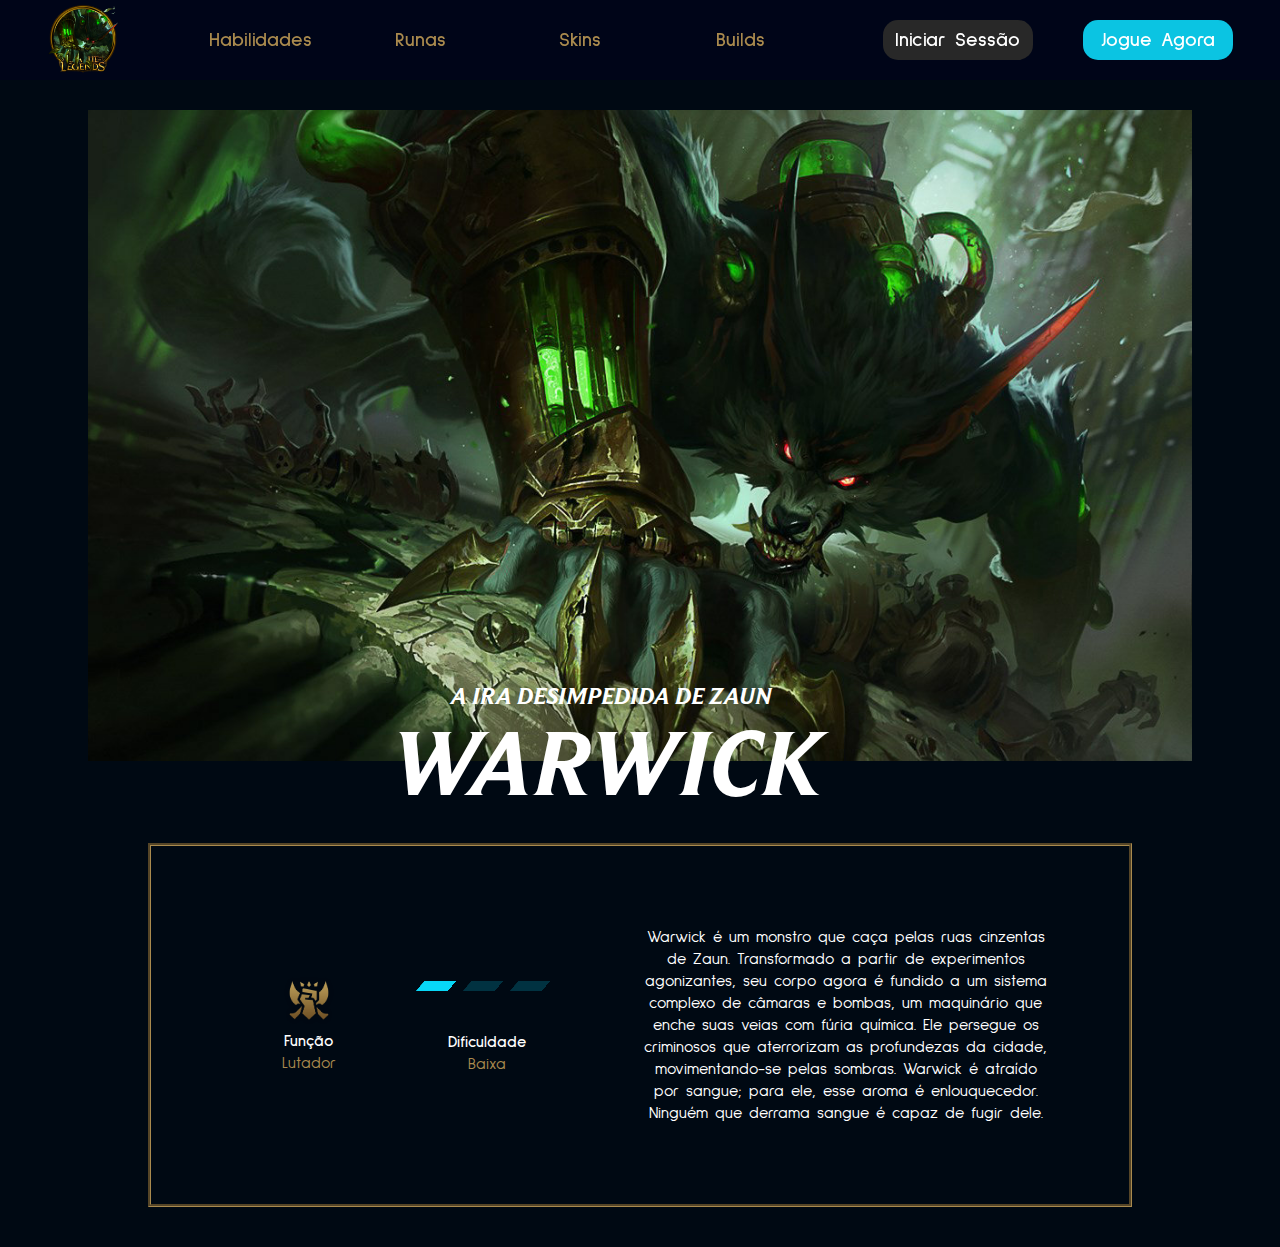
==== index.html @ f57a4f6d "git commit -m" ====
<!DOCTYPE html>
<html lang="pt-br">

<head>
    <meta charset="UTF-8">
    <meta name="viewport" content="width=device-width, initial-scale=1.0">
    <title>Warwick, a Ira Desimpedida de Zaun</title>
    <link rel="stylesheet" href="css/style.css">
    <link rel="shortcut icon" href="images/league of legends.ico" type="image/x-icon">
    <link rel="preconnect" href="https://fonts.googleapis.com">
    <link rel="preconnect" href="https://fonts.gstatic.com" crossorigin>
    <link href="https://fonts.googleapis.com/css2?family=Sulphur+Point:wght@300;400;700&display=swap" rel="stylesheet">
</head>

<body>
    <header>
        <nav class="nav">
            <div class="menu">
                <a href="index.html"><img src="images/logo.png" alt="logo" class="menu__logo"></a>
                <div class="menu__links__internos">
                    <span class="menu__links">
                        <a href="menu/habilidades.html">Habilidades</a>
                    </span>
                    <span class="menu__links"><a href="menu/runas.html">Runas</a></span>
                    <span class="menu__links">
                        <a href="menu/skins.html">Skins</a>
                    </span>
                    <span class="menu__links"><a href="menu/builds.html">Builds</a></span>
                </div>
                <div class="menu__links__externos">
                    <button type="button" class="menu__btn__iniciar"><a
                            href="https://authenticate.riotgames.com/?client_id=prod-xsso-leagueoflegends&code_challenge=7utV8FQJIUJ8e4B6x9_z4n68S9_JtwpD86wlpXH7APo&method=riot_identity&platform=web&redirect_uri=https%3A%2F%2Fauth.riotgames.com%2Fauthorize%3Fclient_id%3Dprod-xsso-leagueoflegends%26code_challenge%3D7utV8FQJIUJ8e4B6x9_z4n68S9_JtwpD86wlpXH7APo%26code_challenge_method%3DS256%26redirect_uri%3Dhttps%253A%252F%252Fxsso.leagueoflegends.com%252Fredirect%26response_type%3Dcode%26scope%3Dopenid%2520account%2520email%26state%3Da90a5a952bedd9f1054af69253&security_profile=low"
                            target="_blank" id="menu__btn__iniciar">Iniciar Sessão</a></button>
                    <button type="button" class="menu__btn__jogar"><a
                            href="https://signup.leagueoflegends.com/pt-br/signup/index?_gl=1*1m6nf46*_ga*NTIyNjQ2MjMuMTY5ODg4NzI3Ng..*_ga_FXBJE5DEDD*MTcwMDQwMjMxMS4yLjEuMTcwMDQwNjM5MS4wLjAuMA..&_ga=2.2139696.1847086955.1700402311-52264623.1698887276#/"
                            target="_blank" id="menu__btn__jogar">Jogue Agora</a></button>
                </div>
            </div>
        </nav>
    </header>

    <main>
        <section class="info">
            <div>
                <img src="images/Warwick.jpg" alt="Warwick" class="info__img">
                <div class="info__title">
                    <h3 class="info__title__1">A IRA DESIMPEDIDA DE ZAUN</h3>
                    <h1 class="info__title__2">WARWICK</h1>
                </div>
            </div>
        </section>
        <br>
        <section class="content">
            <div class="content__info">
                <div class="content__info__stats">
                    <img src="images/icon_fighter.png" alt="função" class="content__info__img">
                    <h4>Função</h4>
                    <p>Lutador</p>
                </div>
                <div class="content__dif">
                    <div class="content__dif__img">
                        <span class="content__dif__img__1"></span>
                        <span class="content__dif__img__2"></span>
                        <span class="content__dif__img__2"></span>
                        <h4>Dificuldade</h4>
                        <p>Baixa</p>
                    </div>
                </div>
            </div>
            <div class="lore">
                <p>Warwick é um monstro que caça pelas ruas cinzentas de Zaun. Transformado a partir de experimentos
                    agonizantes, seu corpo agora é fundido a um sistema complexo de câmaras e bombas, um maquinário
                    que enche suas veias com fúria química. Ele persegue os criminosos que aterrorizam as
                    profundezas da cidade, movimentando-se pelas sombras. Warwick é atraído por sangue; para ele,
                    esse aroma é enlouquecedor. Ninguém que derrama sangue é capaz de fugir dele.</p>
            </div>
        </section>
    </main>
</body>

</html>
---- css/style.css ----
* {
    margin: 0;
    padding: 0;
    box-sizing: border-box;
    text-decoration: none;
}

@font-face {
    font-family: 'Beaufort';
    src: url(../fonts/beaufort-for-lol/BeaufortforLOL-BoldItalic.ttf) format(truetype);
}

:root {
    --font01: 'Beaufort';
    --font02: 'Sulphur Point', sans-serif;
    --alt_color: #A98A4E;
    --background: #000913;
    --iniciar: #282828;
    --iniciar_active: #5e5d5d;
    --jogar: #0BC4E2;
    --jogar_active: #aadbe2;
    --menu: #00012262;

    /*
    --desc_azul: #07B1F0;
    --desc_amarelo: #F0B242;
    --desc_roxo: #8379FE;
    --desc_verde: #156C54;
    --desc_laranja: #FF4500;
    --desc_amarelo_fraco: #F5EE99;
    */
}

html,
body {
    background-color: var(--background);
    display: block;
    width: 100%;
    gap: 30px;
    position: absolute;
}

main {
    display: flex;
    align-items: center;
    justify-content: center;
    flex-direction: column;
    margin-top: 30px;
    gap: 30px;
}

h1 {
    font-size: 80px;
    font-family: var(--font01);
}

h3.skill_title {
    font-family: var(--font02);
}

/*Menu*/

.nav {
    width: 100%;
    height: 80px;
    background-color: var(--menu);
    position: fixed;
    z-index: 1;
}

.menu {
    display: flex;
    align-items: center;
    justify-content: space-evenly;
}

/*Itens do Menu*/

.menu__logo {
    width: 70px;
}

.menu__links__internos {
    font-family: var(--font02);
    display: flex;
    align-items: center;
    justify-content: left;
    gap: 10px;
    margin: 20px;
}

.menu__links {
    border-radius: 15px;
    width: 150px;
    height: 40px;
    text-align: center;
    display: flex;
    align-items: center;
    justify-content: center;
    font-family: var(--font02);
    font-size: 20px;
    font-weight: 800;
}

.menu__links:hover {
    background-color: var(--iniciar);
    cursor: pointer;
    border-style: solid;
    border-top: none;
    border-bottom-color: var(--jogar);

}

.menu__links__externos {
    display: flex;
    align-items: baseline;
    justify-content: right;
    gap: 50px;
    margin-left: 0px;

}

a {
    color: var(--alt_color);
}

#menu__btn__iniciar,
#menu__btn__jogar {
    color: white;
    font-family: var(--font02);
}

.menu__btn__iniciar,
.menu__btn__jogar {
    border-radius: 15px;
    border-style: none;
    width: 150px;
    height: 40px;
    font-family: var(--font02);
    font-size: 20px;
    font-weight: 800;
}

.menu__btn__iniciar {
    background-color: var(--iniciar);
}

.menu__btn__iniciar:hover {
    background-color: var(--iniciar_active);
    cursor: pointer;
}

.menu__btn__jogar {
    background-color: var(--jogar);
}

.menu__btn__jogar:hover {
    background-color: var(--jogar_active);
    cursor: pointer;
}

/*Infos da Página Inicial*/

.info__img {
    width: 1104px;
    position: relative;
    margin-top: 80px;
}

.info__title__1 {
    color: white;
    font-family: var(--font01);
    font-weight: bolder;
    font-size: 24px;
    top: 680px;
    left: 450px;
    position: absolute;
}

.info__title__2 {
    color: white;
    font-family: var(--font01);
    font-weight: bolder;
    font-size: 94px;
    top: 700px;
    left: 390px;
    position: absolute;
}

/*Configs da Section da Página Inicial*/

.content {
    font-family: var(--font02);
    text-align: center;
    color: white;
    width: 984px;
    height: fit-content;
    display: flex;
    align-items: center;
    justify-content: center;
    flex-direction: row;
    border-style: groove;
    border-color: var(--alt_color);
    gap: 5px;
    padding: 80px;
    margin-bottom: 40px;
}

.content__info {
    width: 50%;
    display: flex;
    align-items: center;
    justify-content: space-evenly;
}

.content__2 {
    font-family: var(--font02);
    text-align: center;
    color: white;
    width: 984px;
    height: fit-content;
    border-style: groove;
    border-color: var(--alt_color);
    gap: 0px;
    padding: 40px;
    margin-bottom: 40px;
    margin-top: 80px;
}

/*Configs do Conteúdo da Section da Página Inicial*/

.content__info p,
.content__dif p {
    color: var(--alt_color);

}

.content__info__img {
    width: 50px;
}

.content__dif__img {
    max-width: 200px;
    width: 200px;
    height: 10px;
    display: inline-block;
}

.content__dif__img h4 {
    margin-top: 34px;
}

.content__dif__img__1 {
    display: inline-block;
    width: 40px;
    height: 100%;
    padding-right: 4%;
    opacity: 1;
    background-color: rgb(8, 215, 247);
    background-clip: content-box;
    transform: skewX(-40deg);
}

.content__dif__img__2 {
    display: inline-block;
    width: 40px;
    height: 100%;
    padding-right: 4%;
    opacity: 0.2;
    background-color: rgb(8, 215, 247);
    background-clip: content-box;
    transform: skewX(-40deg);
}

.lore {
    width: 50%;
}

/*Configs da Section de Habilidades*/

.skill__title {
    display: flex;
    align-items: flex-start;
    justify-content: left;
}

.skill__info {
    display: flex;
    flex-direction: row;
    gap: 20px;
}

.skill__img {
    width: 60px;
    margin: 0;
    padding: 0;
    display: flex;
    align-items: flex-start;
    justify-content: left;
}

.skill__description {
    font-family: var(--font01);
    font-size: 15px;
    text-align: justify;
}

.skill__demo {
    width: 500px;
}

/*Configs da Section de Seleção de Rota das Runas*/

.runes__type {
    font-family: var(--font02);
    margin: 0;
    padding: 0;
    display: flex;
    align-items: start;
    justify-content: left;
    gap: 10px;
    width: 100%;
    background-color: var(--alt_color);
    border-radius: 5px;
}

.runes__role__title {
    padding: 20px 0 0 25px;
}

.rune__role__1,
.rune__role__2 {
    padding: 15px;
    display: flex;
    align-items: center;
    gap: 10px;
}

.rune__role__1:hover,
.rune__role__2:hover {
    background-color: var(--menu);
    cursor: pointer;
}

.rune__role__img__1,
.rune__role__img__2 {
    width: 30px;
}
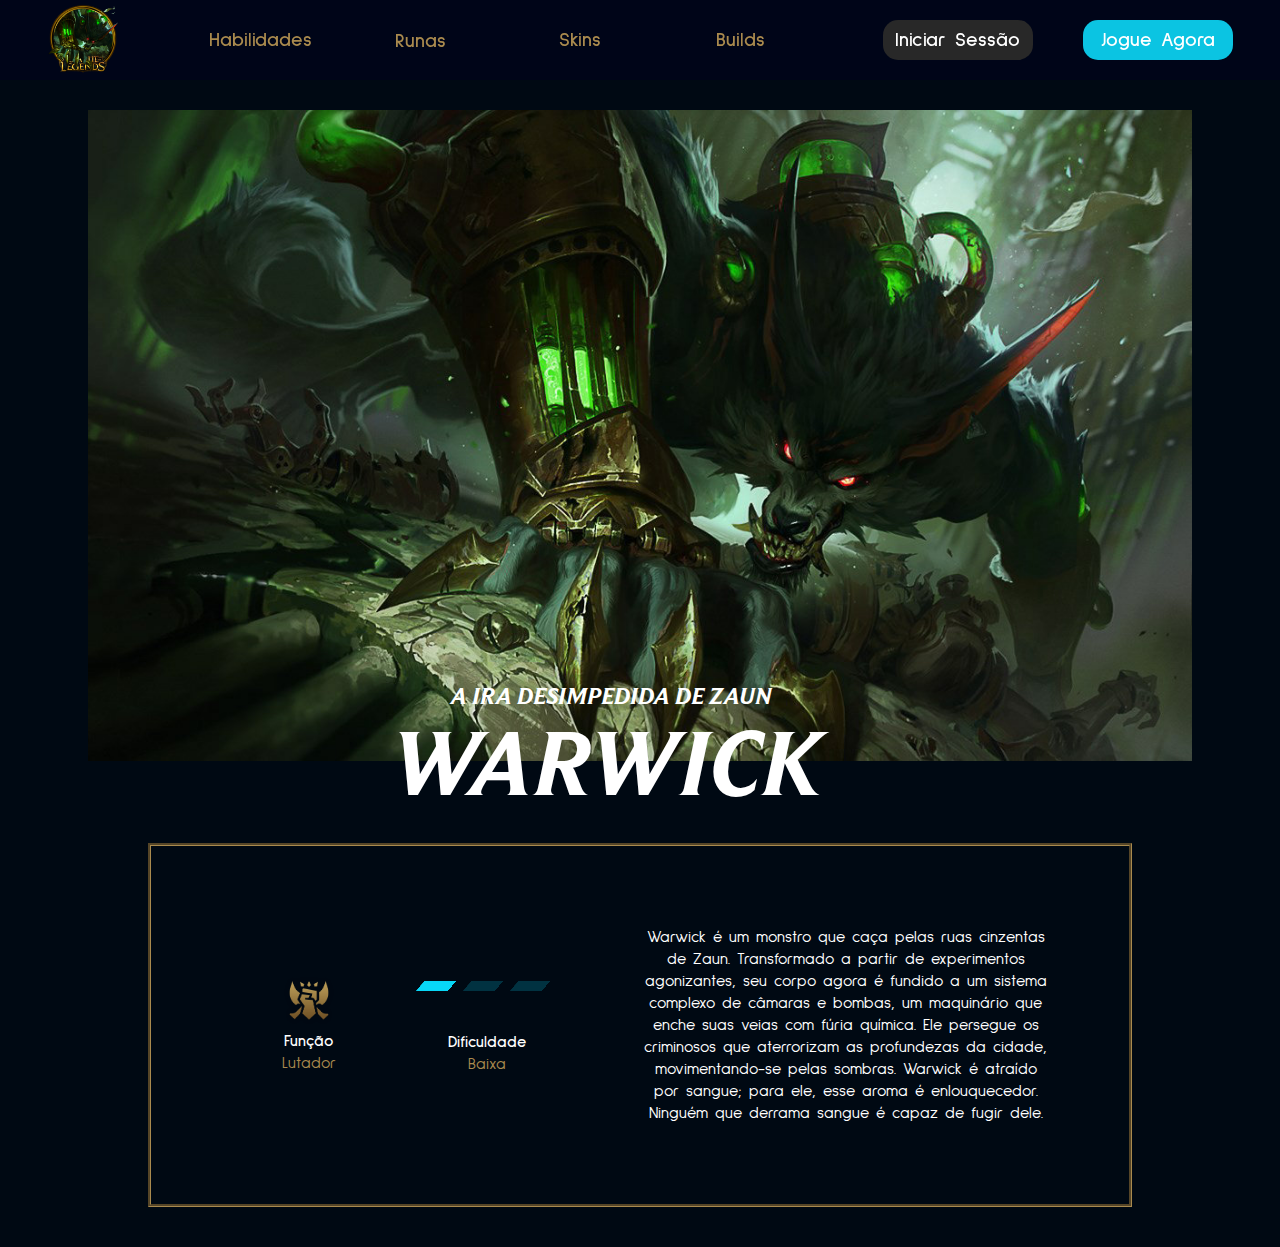
==== commit 0e9f016b: "git commit -m" ====
--- a/index.html
+++ b/index.html
@@ -21,7 +21,18 @@
                     <span class="menu__links">
                         <a href="menu/habilidades.html">Habilidades</a>
                     </span>
-                    <span class="menu__links"><a href="menu/runas.html">Runas</a></span>
+                    <span class="menu__links">
+                        <ul class="menu__runas"><a href="#" onclick="clickRune()">Runas</a>
+                            <div id="rune">
+                                <a href="menu/runas/jungle.html">
+                                    <li class="menu__links">Jungle</li>
+                                </a>
+                                <a href="menu/runas/top.html">
+                                    <li class="menu__links">Top</li>
+                                </a>
+                            </div>
+                        </ul>                       
+                    </span>
                     <span class="menu__links">
                         <a href="menu/skins.html">Skins</a>
                     </span>
@@ -76,6 +87,7 @@
             </div>
         </section>
     </main>
+    <script src="js/script.js"></script>
 </body>
 
 </html>--- a/css/style.css
+++ b/css/style.css
@@ -102,6 +102,16 @@
     font-weight: 800;
 }
 
+.menu__runas{
+    height: 25px;
+    padding-bottom: 10px;
+}
+
+#rune{
+    margin-top: 10px;
+    display: none;
+}
+
 .menu__links:hover {
     background-color: var(--iniciar);
     cursor: pointer;
@@ -316,24 +326,25 @@
     margin: 0;
     padding: 0;
     display: flex;
-    align-items: start;
-    justify-content: left;
+    align-items: center;
+    justify-content: center;
     gap: 10px;
     width: 100%;
     background-color: var(--alt_color);
     border-radius: 5px;
 }
 
-.runes__role__title {
-    padding: 20px 0 0 25px;
-}
-
 .rune__role__1,
 .rune__role__2 {
     padding: 15px;
     display: flex;
     align-items: center;
     gap: 10px;
+    color: white;
+    background-color: var(--alt_color);
+    border-style: none;
+    font-family: var(--font02);
+    font-size: 15px;
 }
 
 .rune__role__1:hover,
@@ -345,4 +356,53 @@
 .rune__role__img__1,
 .rune__role__img__2 {
     width: 30px;
+}
+
+.rune__role__stats__1, .rune__role__stats__2{
+    font-size: 12px;
+}
+
+.rune__1, .rune__info{
+    margin-top: 30px;
+    
+}
+
+
+
+/*Página de Runas da Rota Escolhida*/
+
+.rune__1-1{
+    margin-top: 50px;
+    display: flex;
+    align-items: start;
+    justify-content: left;
+    gap: 30px;
+}
+
+.rune__1-2{
+    margin: 20px 0 20px 163px;
+    display: flex;
+    align-items: start;
+    justify-content: left;
+    gap: 30px;
+}
+
+.rune__1__title{
+    padding-top: 20px;
+}
+
+.rune__type__1{
+    width: 63px;
+    cursor: pointer;
+}
+
+.spells{
+    margin-left: 100px;
+    display: flex;
+    gap: 30px;
+}
+
+.rune__info__img{
+    margin-top: 40px;
+    width: 898px;
 }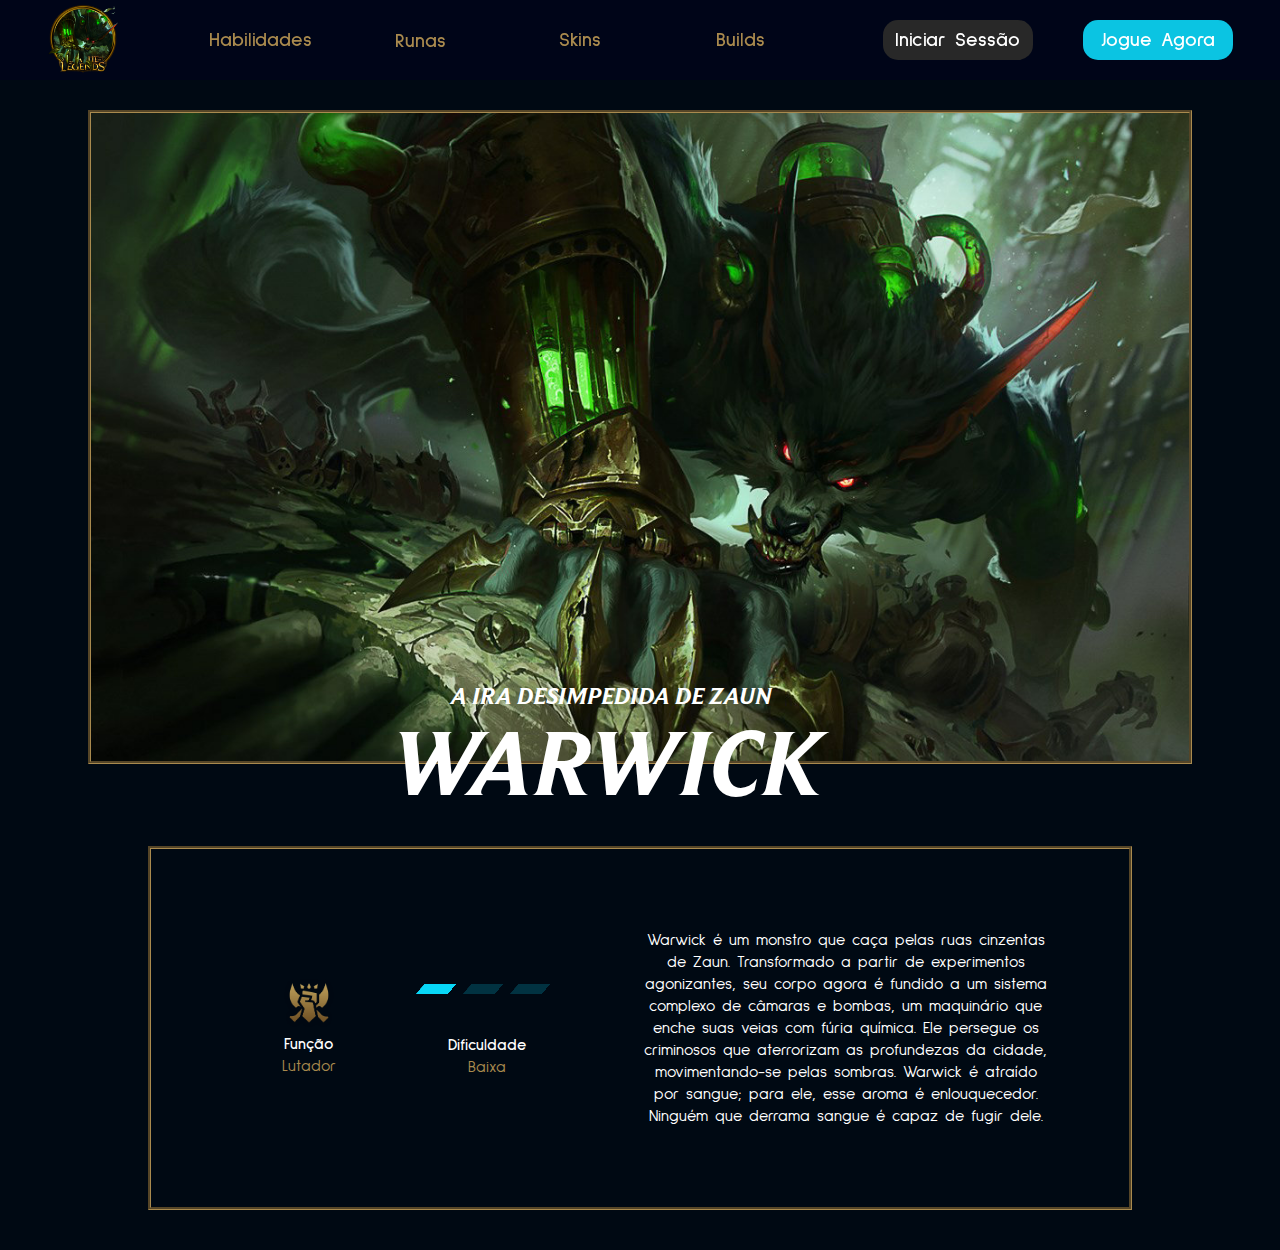
==== commit 3182a685: "git commit -m" ====
--- a/index.html
+++ b/index.html
@@ -53,11 +53,11 @@
     <main>
         <section class="info">
             <div>
-                <img src="images/Warwick.jpg" alt="Warwick" class="info__img">
-                <div class="info__title">
-                    <h3 class="info__title__1">A IRA DESIMPEDIDA DE ZAUN</h3>
-                    <h1 class="info__title__2">WARWICK</h1>
-                </div>
+                <img src="images/Warwick.jpg" alt="" class="info__img">   
+            </div>
+            <div class="info__title">
+                <h3 class="info__title__1">A IRA DESIMPEDIDA DE ZAUN</h3>
+                <h2 class="info__title__2">WARWICK</h2>
             </div>
         </section>
         <br>
--- a/css/style.css
+++ b/css/style.css
@@ -108,16 +108,14 @@
 }
 
 #rune{
-    margin-top: 10px;
+    margin: 20px;
     display: none;
 }
 
 .menu__links:hover {
-    background-color: var(--iniciar);
-    cursor: pointer;
-    border-style: solid;
-    border-top: none;
-    border-bottom-color: var(--jogar);
+    cursor: pointer;
+    border-style: double;
+    border-color: var(--alt_color);
 
 }
 
@@ -175,6 +173,13 @@
     width: 1104px;
     position: relative;
     margin-top: 80px;
+    border-style: groove;
+    border-color: var(--alt_color);
+}
+
+.info__title:hover{
+    cursor: pointer;
+    text-shadow: 1px 1px 100px rgb(44, 255, 2);
 }
 
 .info__title__1 {
@@ -187,6 +192,10 @@
     position: absolute;
 }
 
+.info__title__1:hover{
+    
+}
+
 .info__title__2 {
     color: white;
     font-family: var(--font01);
@@ -195,6 +204,7 @@
     top: 700px;
     left: 390px;
     position: absolute;
+    
 }
 
 /*Configs da Section da Página Inicial*/
@@ -232,7 +242,7 @@
     border-style: groove;
     border-color: var(--alt_color);
     gap: 0px;
-    padding: 40px;
+    padding: 20px 40px;
     margin-bottom: 40px;
     margin-top: 80px;
 }
@@ -242,7 +252,6 @@
 .content__info p,
 .content__dif p {
     color: var(--alt_color);
-
 }
 
 .content__info__img {
@@ -324,7 +333,7 @@
 .runes__type {
     font-family: var(--font02);
     margin: 0;
-    padding: 0;
+    padding: 20px;
     display: flex;
     align-items: center;
     justify-content: center;
@@ -363,8 +372,6 @@
 }
 
 .rune__1, .rune__info{
-    margin-top: 30px;
-    
 }
 
 
@@ -372,7 +379,6 @@
 /*Página de Runas da Rota Escolhida*/
 
 .rune__1-1{
-    margin-top: 50px;
     display: flex;
     align-items: start;
     justify-content: left;
@@ -380,11 +386,21 @@
 }
 
 .rune__1-2{
-    margin: 20px 0 20px 163px;
+    margin: 20px 0 20px 115px;
     display: flex;
     align-items: start;
     justify-content: left;
     gap: 30px;
+}
+
+.precision{
+    display: none;
+}
+
+.precision{
+    
+    border-style: groove;
+    border-color: #0BC4E2;
 }
 
 .rune__1__title{
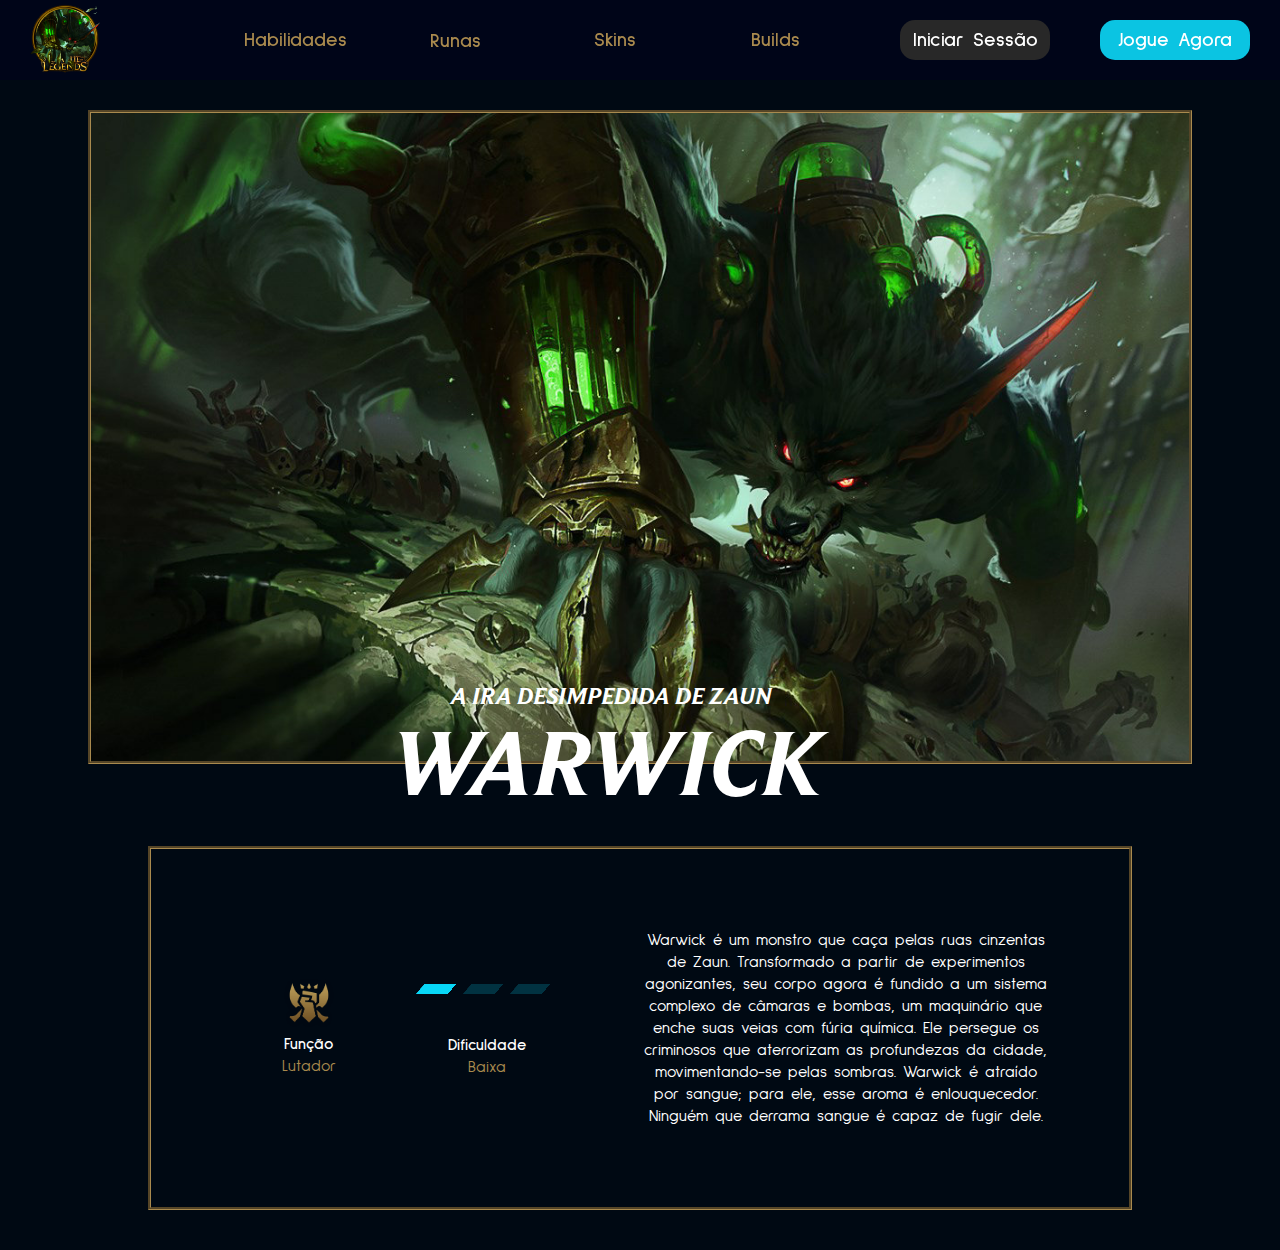
==== commit fd31147b: "git commit -m" ====
--- a/index.html
+++ b/index.html
@@ -6,6 +6,7 @@
     <meta name="viewport" content="width=device-width, initial-scale=1.0">
     <title>Warwick, a Ira Desimpedida de Zaun</title>
     <link rel="stylesheet" href="css/style.css">
+    <link rel="stylesheet" href="css/responsive.css">
     <link rel="shortcut icon" href="images/league of legends.ico" type="image/x-icon">
     <link rel="preconnect" href="https://fonts.googleapis.com">
     <link rel="preconnect" href="https://fonts.gstatic.com" crossorigin>
@@ -22,7 +23,7 @@
                         <a href="menu/habilidades.html">Habilidades</a>
                     </span>
                     <span class="menu__links">
-                        <ul class="menu__runas"><a href="#" onclick="clickRune()">Runas</a>
+                        <ul class="menu__runas" onclick="clickRune()">Runas
                             <div id="rune">
                                 <a href="menu/runas/jungle.html">
                                     <li class="menu__links">Jungle</li>
--- a/css/style.css
+++ b/css/style.css
@@ -20,6 +20,7 @@
     --jogar: #0BC4E2;
     --jogar_active: #aadbe2;
     --menu: #00012262;
+    --menu-hover: rgba(0, 6, 185, 0.644);
 
     /*
     --desc_azul: #07B1F0;
@@ -45,6 +46,7 @@
     align-items: center;
     justify-content: center;
     flex-direction: column;
+    height: 100%;
     margin-top: 30px;
     gap: 30px;
 }
@@ -102,21 +104,35 @@
     font-weight: 800;
 }
 
+.menu__links li{
+    margin-bottom: 20px;
+    background-color: var(--menu);
+}
+
+.menu__links li:hover{
+    color: white;
+    background-color: var(--menu-hover);
+}
+
 .menu__runas{
+    width: 200px;
     height: 25px;
     padding-bottom: 10px;
 }
 
 #rune{
-    margin: 20px;
+    margin: 25px;
     display: none;
 }
 
 .menu__links:hover {
-    cursor: pointer;
-    border-style: double;
-    border-color: var(--alt_color);
-
+    color: white;
+    cursor: pointer;
+    background-color: var(--menu-hover);
+}
+
+.menu__links:active{
+    background-color: rgba(2, 0, 90, 0.384);
 }
 
 .menu__links__externos {
@@ -128,8 +144,13 @@
 
 }
 
-a {
+a, span{
     color: var(--alt_color);
+    width: 140px;
+}
+
+a:hover{
+    color: white;
 }
 
 #menu__btn__iniciar,
@@ -179,7 +200,7 @@
 
 .info__title:hover{
     cursor: pointer;
-    text-shadow: 1px 1px 100px rgb(44, 255, 2);
+    text-shadow: 1px 1px 40px rgb(43, 255, 0);
 }
 
 .info__title__1 {
--- a/css/responsive.css
+++ b/css/responsive.css
@@ -0,0 +1,10 @@
+@media (max-width: 735px){
+    body,
+    main {
+      display: flex;
+      align-items: center;
+      justify-content: center;
+      flex-direction: column;
+      margin: 20px;
+}
+}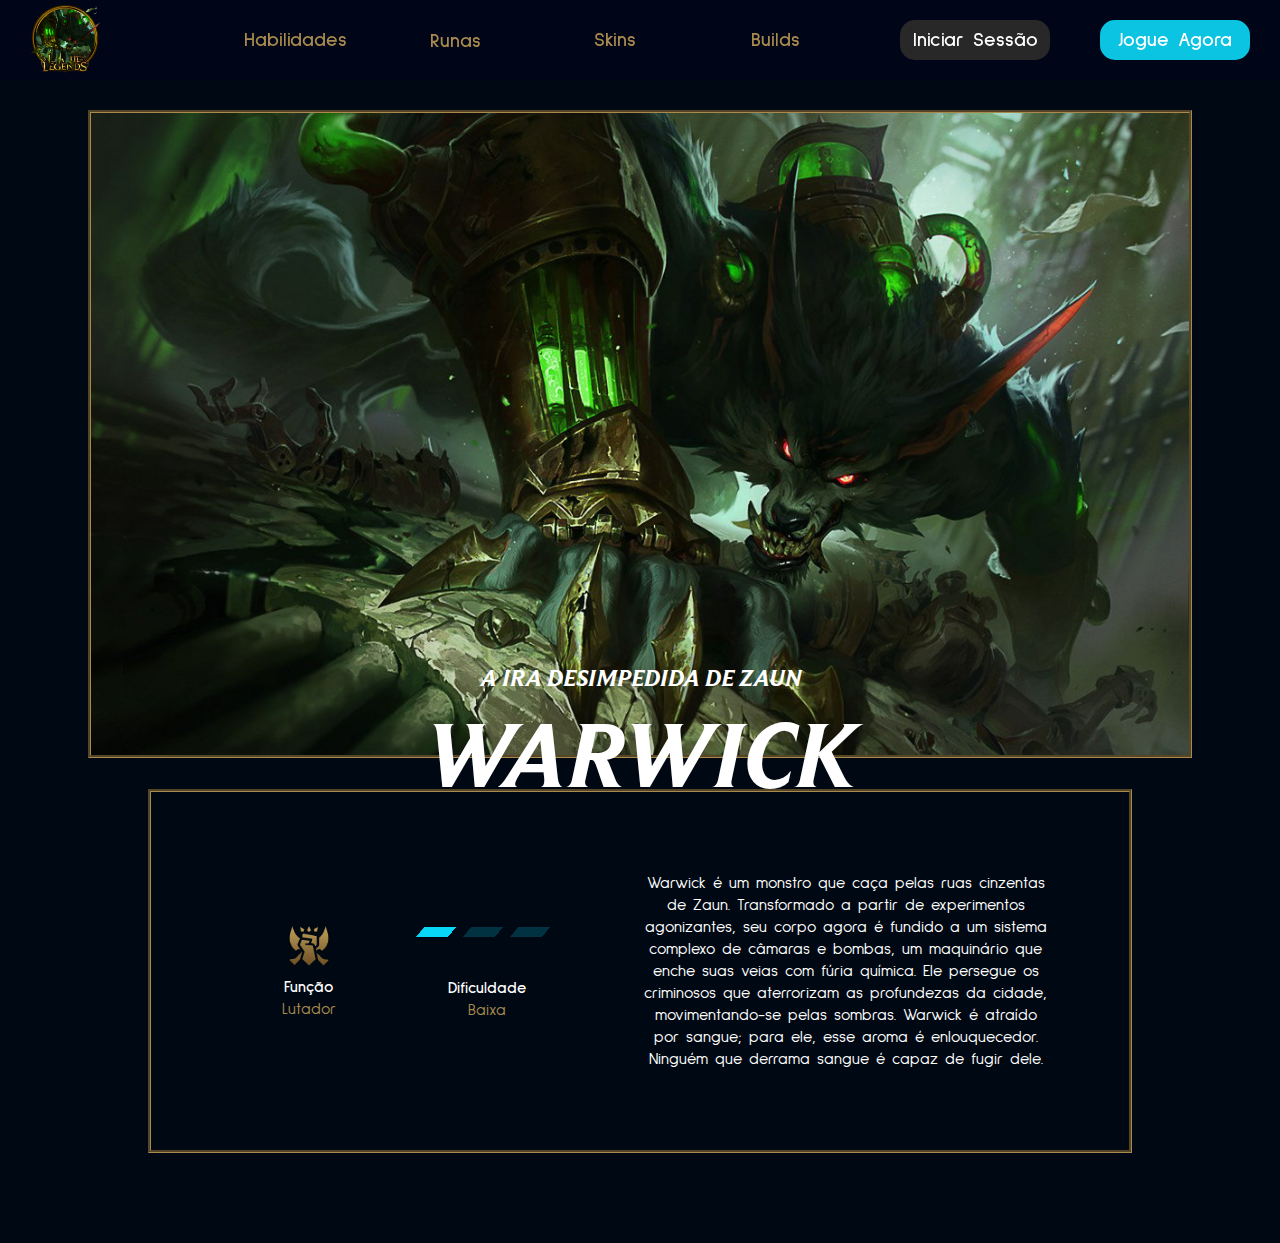
==== commit 3ca46293: "git commit -m" ====
--- a/index.html
+++ b/index.html
@@ -32,7 +32,7 @@
                                     <li class="menu__links">Top</li>
                                 </a>
                             </div>
-                        </ul>                       
+                        </ul>
                     </span>
                     <span class="menu__links">
                         <a href="menu/skins.html">Skins</a>
@@ -53,12 +53,14 @@
 
     <main>
         <section class="info">
-            <div>
-                <img src="images/Warwick.jpg" alt="" class="info__img">   
-            </div>
-            <div class="info__title">
-                <h3 class="info__title__1">A IRA DESIMPEDIDA DE ZAUN</h3>
-                <h2 class="info__title__2">WARWICK</h2>
+            <div class="info__container">
+                <div>
+                    <img src="../images/skins/Warwick_0.jpg" alt="" class="info__img">
+                </div>
+                <div class="info__desc">
+                    <h3 class="info__sub">A IRA DESIMPEDIDA DE ZAUN</h3>
+                    <h2 class="info__title">WARWICK</h2>
+                </div>
             </div>
         </section>
         <br>
--- a/css/style.css
+++ b/css/style.css
@@ -20,7 +20,12 @@
     --jogar: #0BC4E2;
     --jogar_active: #aadbe2;
     --menu: #00012262;
-    --menu-hover: rgba(0, 6, 185, 0.644);
+    --menu-hover: rgb(0, 6, 185);
+
+    --precisao: #C4995C;
+    --feitiçaria: #A06FF7;
+    --dominaçao: #B3595C;
+    --determinaçao: #346936;
 
     /*
     --desc_azul: #07B1F0;
@@ -48,6 +53,7 @@
     flex-direction: column;
     height: 100%;
     margin-top: 30px;
+    margin-bottom: 50px;
     gap: 30px;
 }
 
@@ -104,23 +110,23 @@
     font-weight: 800;
 }
 
-.menu__links li{
+.menu__links li {
     margin-bottom: 20px;
     background-color: var(--menu);
 }
 
-.menu__links li:hover{
+.menu__links li:hover {
     color: white;
     background-color: var(--menu-hover);
 }
 
-.menu__runas{
+.menu__runas {
     width: 200px;
     height: 25px;
     padding-bottom: 10px;
 }
 
-#rune{
+#rune {
     margin: 25px;
     display: none;
 }
@@ -131,7 +137,7 @@
     background-color: var(--menu-hover);
 }
 
-.menu__links:active{
+.menu__links:active {
     background-color: rgba(2, 0, 90, 0.384);
 }
 
@@ -144,12 +150,13 @@
 
 }
 
-a, span{
+a,
+span {
     color: var(--alt_color);
     width: 140px;
 }
 
-a:hover{
+a:hover {
     color: white;
 }
 
@@ -190,42 +197,45 @@
 
 /*Infos da Página Inicial*/
 
+.info {
+    display: flex;
+    align-items: center;
+    justify-content: center;
+    flex-direction: column;
+}
+
 .info__img {
     width: 1104px;
+    height: 647.953px;
     position: relative;
     margin-top: 80px;
     border-style: groove;
     border-color: var(--alt_color);
-}
-
-.info__title:hover{
-    cursor: pointer;
+    z-index: 0;
+}
+
+.info__desc {
+    font-family: var(--font01);
+    margin: -100px;
+    display: flex;
+    align-items: center;
+    justify-content: center;
+    flex-direction: column;
+    color: white;
+}
+
+.info:hover {
     text-shadow: 1px 1px 40px rgb(43, 255, 0);
 }
 
-.info__title__1 {
-    color: white;
-    font-family: var(--font01);
-    font-weight: bolder;
+.info__sub {
     font-size: 24px;
-    top: 680px;
-    left: 450px;
-    position: absolute;
-}
-
-.info__title__1:hover{
-    
-}
-
-.info__title__2 {
-    color: white;
-    font-family: var(--font01);
-    font-weight: bolder;
+    z-index: 1;
+}
+
+.info__title {
     font-size: 94px;
-    top: 700px;
-    left: 390px;
-    position: absolute;
-    
+    z-index: 1;
 }
 
 /*Configs da Section da Página Inicial*/
@@ -247,6 +257,10 @@
     margin-bottom: 40px;
 }
 
+.content:hover {
+    box-shadow: 1px 1px 40px rgb(255, 238, 0);
+}
+
 .content__info {
     width: 50%;
     display: flex;
@@ -264,8 +278,7 @@
     border-color: var(--alt_color);
     gap: 0px;
     padding: 20px 40px;
-    margin-bottom: 40px;
-    margin-top: 80px;
+    margin-top: 60px;
 }
 
 /*Configs do Conteúdo da Section da Página Inicial*/
@@ -351,95 +364,122 @@
 
 /*Configs da Section de Seleção de Rota das Runas*/
 
+.runes {
+    display: flex;
+    align-items: start;
+    justify-content: left;
+    gap: 280px;
+}
+
 .runes__type {
-    font-family: var(--font02);
-    margin: 0;
+    display: flex;
+    flex-direction: column;
+    gap: 10px;
+}
+
+.win-rate {
+    display: flex;
+    gap: 5px;
+}
+
+.win-rate>p {
+    color: green;
+    font-size: 13px;
+}
+
+
+.win-rate__trophy {
+    height: 18px;
+}
+
+.win-rate__stats {
+    font-size: 13px;
+    display: flex;
+    flex-direction: column;
+}
+
+.rune__type__tree {
+    display: flex;
+    align-items: start;
+    justify-content: left;
+}
+
+.precision {
+    color: var(--precisao);
+}
+
+.sorcery {
+    color: var(--feitiçaria);
+}
+
+.domination {
+    color: var(--dominaçao);
+}
+
+.resolve {
+    color: var(--determinaçao);
+}
+
+.runes__primary {
+    display: flex;
+    gap: 30px;
+}
+
+.runes__secondary {
+    display: flex;
+    align-items: start;
+    justify-content: left;
+    gap: 30px;
+}
+
+.runes__img {
+    width: 45px;
+}
+
+.runes__img:hover {
+    cursor: pointer;
+}
+
+.spells {
+    display: flex;
+    flex-direction: column;
+    gap: 10px;
+}
+
+.spell__flash,
+.spell__smite {
+    background-color: var(--menu);
+    display: flex;
+    align-items: center;
+    justify-content: center;
+    flex-direction: column;
+    gap: 30px;
     padding: 20px;
-    display: flex;
-    align-items: center;
-    justify-content: center;
-    gap: 10px;
-    width: 100%;
+    width: 110px;
+    border-style: groove;
+    border-color: var(--alt_color);
+    border-radius: 3px;
+}
+
+.spell__flash:hover,
+.spell__smite:hover {
+    box-shadow: 1px 1px 15px rgb(255, 238, 0);
+    cursor: pointer;
+}
+
+.spell__flash>h3,
+.spell__smite>h3 {
+    display: flex;
+    align-items: center;
+    justify-content: center;
     background-color: var(--alt_color);
-    border-radius: 5px;
-}
-
-.rune__role__1,
-.rune__role__2 {
-    padding: 15px;
-    display: flex;
-    align-items: center;
-    gap: 10px;
-    color: white;
-    background-color: var(--alt_color);
-    border-style: none;
-    font-family: var(--font02);
-    font-size: 15px;
-}
-
-.rune__role__1:hover,
-.rune__role__2:hover {
-    background-color: var(--menu);
-    cursor: pointer;
-}
-
-.rune__role__img__1,
-.rune__role__img__2 {
-    width: 30px;
-}
-
-.rune__role__stats__1, .rune__role__stats__2{
-    font-size: 12px;
-}
-
-.rune__1, .rune__info{
-}
-
-
-
-/*Página de Runas da Rota Escolhida*/
-
-.rune__1-1{
-    display: flex;
-    align-items: start;
-    justify-content: left;
-    gap: 30px;
-}
-
-.rune__1-2{
-    margin: 20px 0 20px 115px;
-    display: flex;
-    align-items: start;
-    justify-content: left;
-    gap: 30px;
-}
-
-.precision{
-    display: none;
-}
-
-.precision{
-    
-    border-style: groove;
-    border-color: #0BC4E2;
-}
-
-.rune__1__title{
-    padding-top: 20px;
-}
-
-.rune__type__1{
-    width: 63px;
-    cursor: pointer;
-}
-
-.spells{
-    margin-left: 100px;
-    display: flex;
-    gap: 30px;
-}
-
-.rune__info__img{
-    margin-top: 40px;
-    width: 898px;
+    height: 30px;
+    width: 110px;
+}
+
+.spell__info {
+    font-size: 13px;
+    display: flex;
+    flex-direction: row;
+    gap: 30px;
 }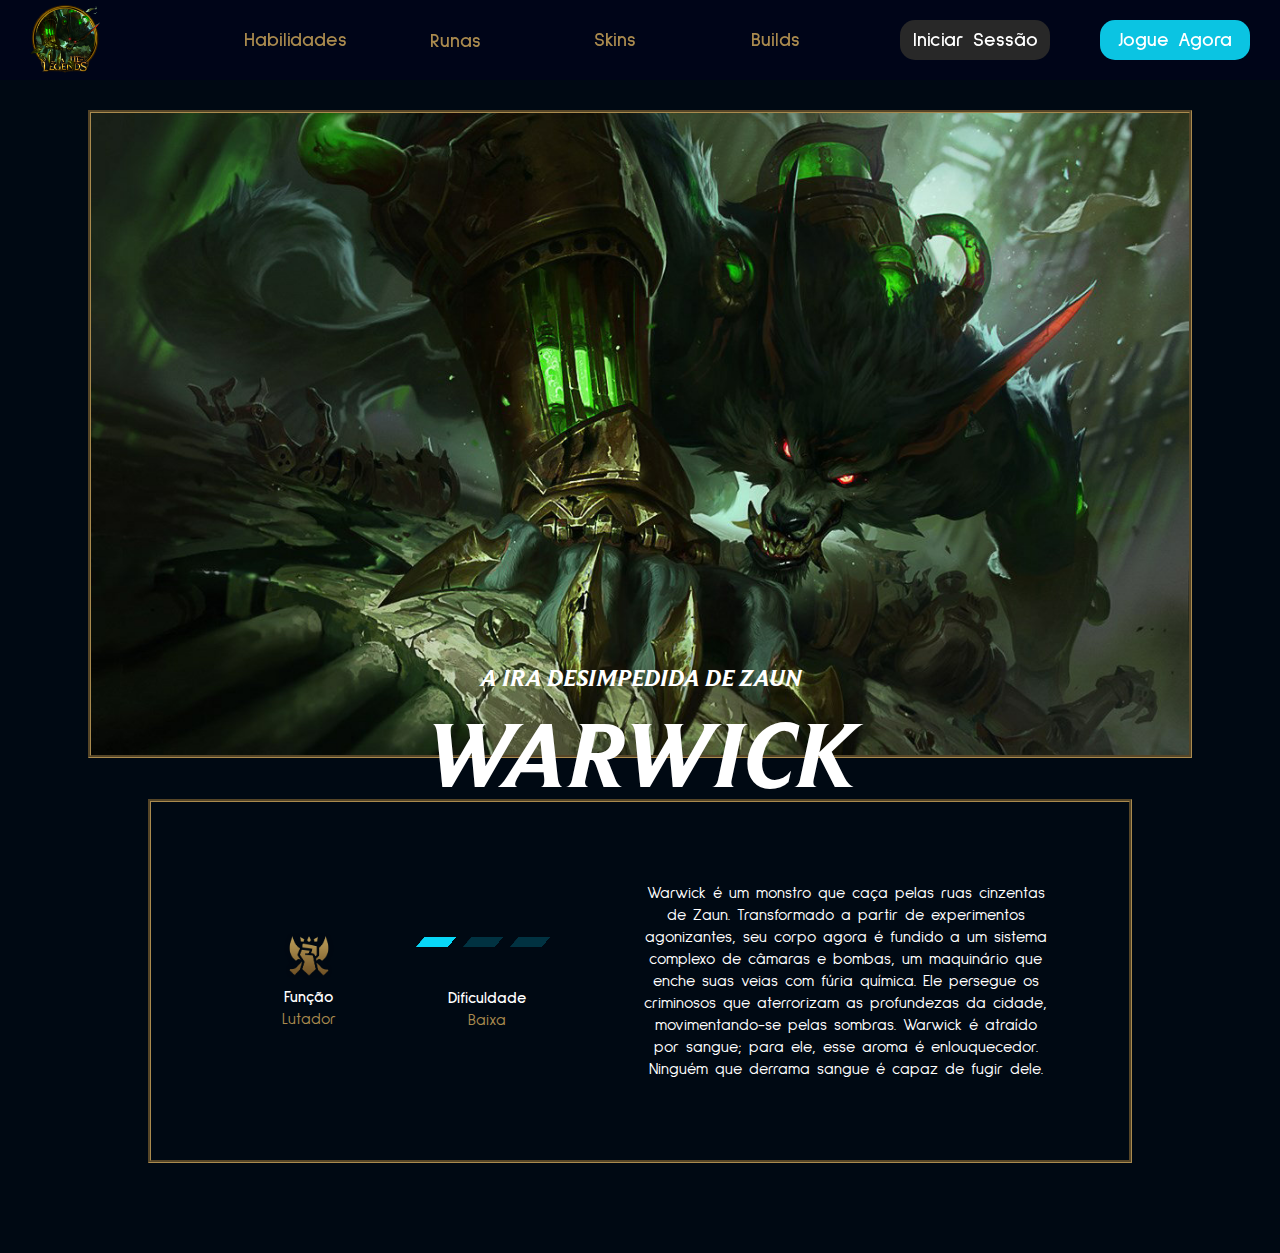
==== commit 556a5e6d: "git commit -m" ====
--- a/index.html
+++ b/index.html
@@ -55,7 +55,7 @@
         <section class="info">
             <div class="info__container">
                 <div>
-                    <img src="../images/skins/Warwick_0.jpg" alt="" class="info__img">
+                    <img src="images/skins/Warwick_0.jpg" alt="" class="info__img">
                 </div>
                 <div class="info__desc">
                     <h3 class="info__sub">A IRA DESIMPEDIDA DE ZAUN</h3>
--- a/css/style.css
+++ b/css/style.css
@@ -117,7 +117,7 @@
 
 .menu__links li:hover {
     color: white;
-    background-color: var(--menu-hover);
+    background-color: var(--iniciar);
 }
 
 .menu__runas {
@@ -134,7 +134,7 @@
 .menu__links:hover {
     color: white;
     cursor: pointer;
-    background-color: var(--menu-hover);
+    background-color: var(--iniciar);
 }
 
 .menu__links:active {
@@ -222,9 +222,10 @@
     justify-content: center;
     flex-direction: column;
     color: white;
-}
-
-.info:hover {
+    cursor: pointer;
+}
+
+.info__desc:hover {
     text-shadow: 1px 1px 40px rgb(43, 255, 0);
 }
 
@@ -254,6 +255,7 @@
     border-color: var(--alt_color);
     gap: 5px;
     padding: 80px;
+    margin-top: 10px;
     margin-bottom: 40px;
 }
 
